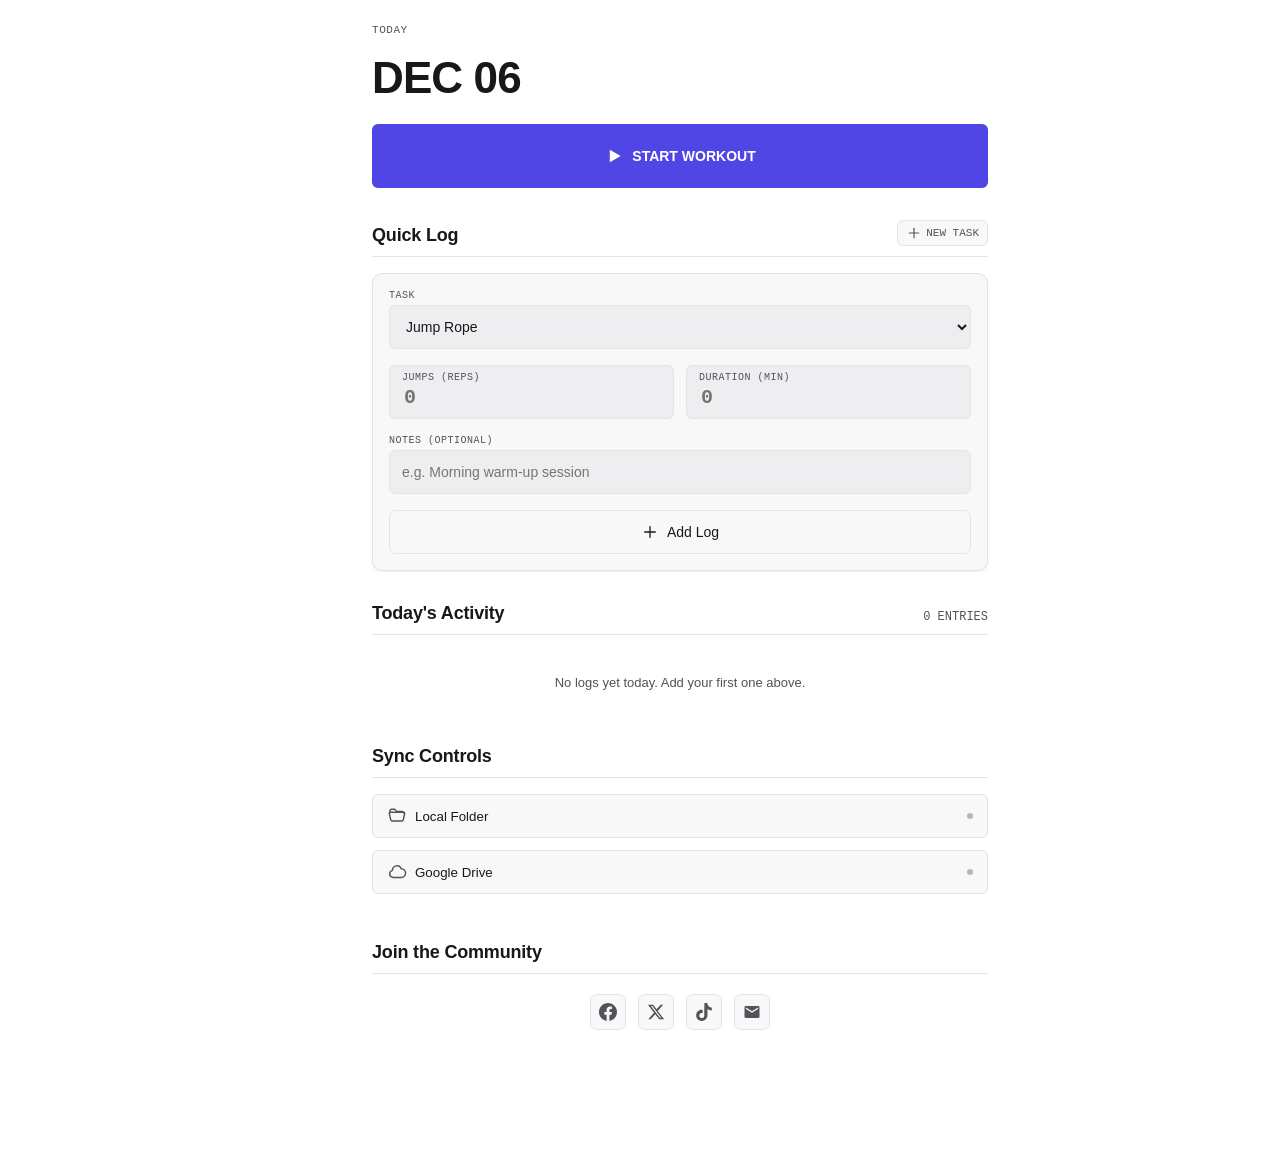
==== index.html @ d905825f "Update index.html" ====
<!DOCTYPE html>
<html lang="en">
<head>
<meta charset="UTF-8" />
<meta name="viewport" content="width=device-width, initial-scale=1.0" />
<link rel="preload" href="/js/schema.js" as="script">
<link rel="preload" href="/js/db.js" as="script">
<link rel="preload" href="/js/app.js" as="script">
<link rel="preload" href="/icons/icon-192x192.png" as="image">
<link rel="preload" href="/fonts/archivo-narrow-latin.woff2" as="font" type="font/woff2" crossorigin>
<title>Motsa Jiki — Offline Workout Tracker</title>
<meta name="description" content="Free offline workout tracker. Log exercises, track goals and streaks — no account, no tracking. Your data stays in your custody.">
<link rel="canonical" href="https://motsajiki.pages.dev/">
<meta name="robots" content="index, follow">
<!-- Open Graph -->
<meta property="og:type" content="website">
<meta property="og:site_name" content="Motsa Jiki">
<meta property="og:title" content="Motsa Jiki — Offline Workout Tracker">
<meta property="og:description" content="Free offline workout tracker app. Log exercises, track goals and streaks — no account, no ads, no tracking.">
<meta property="og:url" content="https://motsajiki.pages.dev/">
<meta property="og:image" content="https://motsajiki.pages.dev/icons/og-image.png">
<meta property="og:image:width" content="1200">
<meta property="og:image:height" content="630">
<meta property="og:locale" content="en_US">
<!-- X/Twitter cards -->
<meta name="twitter:card" content="summary_large_image">
<meta name="twitter:site" content="@motsajiki">
<meta name="twitter:title" content="Motsa Jiki — Offline Workout Tracker">
<meta name="twitter:description" content="Free offline workout tracker app. No account, no ads, no tracking — your data stays in your custody.">
<meta name="twitter:image" content="https://motsajiki.pages.dev/icons/og-image.png">
<!-- Favicons -->
<link rel="icon" href="/icons/logo.svg" type="image/svg+xml">
<link rel="apple-touch-icon" href="/icons/icon-192x192.png">
<link rel="icon" href="/icons/icon-48x48.png" sizes="48x48" type="image/png">
<link rel="icon" href="/favicon.ico" sizes="32x32">
<!-- Styles & manifest -->
<link rel="stylesheet" href="/fonts/fonts.css" />
<link rel="stylesheet" href="styles.css" />
<link rel="manifest" href="/manifest.json">
<meta name="theme-color" content="#0A0A0A">
<!-- Schema -->
 <script type="application/ld+json">
{
  "@context": "https://schema.org",
  "@type": "SoftwareApplication",
  "name": "Motsa Jiki",
  "url": "https://motsajiki.pages.dev/",
  "image": "https://motsajiki.pages.dev/icons/icon-512x512.png",
  "description": "Free offline workout tracker. Log exercises, track goals and streaks — no account, no tracking. Your data stays in your custody.",
  "applicationCategory": "HealthApplication",
  "operatingSystem": "Any (installable web app / PWA)",
  "offers": {
    "@type": "Offer",
    "price": "0",
    "priceCurrency": "USD"
  }
}
</script>
</head>
<body>

<main class="page">

  <section class="block">
    <p class="hero-label" id="current-date-label">TODAY</p>
    <h2 class="hero-value" id="current-date">--</h2>
    <button class="btn btn-primary" id="start-workout-btn" style="height:64px; margin-top:8px;">
      <svg class="icon"><use href="/icons/icons.svg#icon-play_arrow"></use></svg>
      START WORKOUT
    </button>
  </section>

  <section class="block">
    <div class="block-header">
      <h3>Quick Log</h3>
      <button class="icon-btn" id="toggle-custom-template-btn" aria-label="New custom task" style="width:auto; height:auto; padding:4px 8px; gap:4px; display:flex; align-items:center; font-family:var(--font-mono); font-size:11px; text-transform:uppercase;">
        <svg class="icon" style="width:16px;height:16px;"><use href="/icons/icons.svg#icon-add"></use></svg>New Task
      </button>
    </div>

    <div class="card" id="custom-template-form" style="display:none; flex-direction:column; gap:14px;">
      <div id="ct-manage-list" style="display:flex; flex-direction:column; gap:8px;"></div>
      <div class="field-group">
        <label class="field-label" for="ct-name">Task Name</label>
        <input class="control" id="ct-name" type="text" placeholder="e.g. Kettlebell Swings" />
      </div>
      <div class="field-group">
        <label class="field-label" for="ct-category">Category</label>
        <input class="control" id="ct-category" type="text" placeholder="e.g. Strength" />
      </div>
      <div class="field-group">
        <label class="field-label">Metrics to Track</label>
        <div id="ct-fields-list" style="display:flex; flex-direction:column; gap:8px;"></div>
        <button class="btn btn-ghost" id="ct-add-field-btn" type="button" style="height:40px; font-size:13px;">+ Add Metric</button>
      </div>
      <button class="btn btn-primary" id="ct-save-btn" type="button">Save Task</button>
    </div>

    <div class="card" style="display:flex; flex-direction:column; gap:16px;">
      <div class="field-group">
        <label class="field-label" for="template-selector">Task</label>
        <select class="control" id="template-selector"></select>
      </div>
      <div class="grid-2" id="log-fields-container"></div>
      <div class="field-group">
        <label class="field-label" for="log-notes">Notes (optional)</label>
        <input class="control" id="log-notes" type="text" placeholder="e.g. Morning warm-up session" />
      </div>
      <button class="btn btn-ghost" id="add-log-btn">
        <svg class="icon" style="width:18px;height:18px;"><use href="/icons/icons.svg#icon-add"></use></svg> Add Log
      </button>
    </div>
  </section>

  <section class="block">
    <div class="block-header">
      <h3>Today's Activity</h3>
      <span class="meta" id="today-count">0 ENTRIES</span>
    </div>
    <div id="activity-list" style="display:flex; flex-direction:column; gap:8px;">
      <div class="empty-state">No logs yet today. Add your first one above.</div>
    </div>
  </section>

  <section class="block" id="sync-controls" style="margin-bottom:16px;">
    <div class="block-header"><h3>Sync Controls</h3></div>
    <div style="display:flex; flex-direction:column; gap:12px;">
      <button class="sync-btn" data-action="sync-local">
        <span class="sync-btn-label">
          <svg class="icon" style="color:var(--on-surface-variant);"><use href="/icons/icons.svg#icon-folder_open"></use></svg>
          <span data-label="local">Local Folder</span>
        </span>
        <span class="dot dot-off" data-dot="local"></span>
      </button>
      <button class="sync-btn" data-action="sync-drive">
        <span class="sync-btn-label">
          <svg class="icon" style="color:var(--on-surface-variant);"><use href="/icons/icons.svg#icon-cloud"></use></svg>
          <span data-label="drive">Google Drive</span>
        </span>
        <span class="dot dot-off" data-dot="drive"></span>
      </button>
    </div>
  </section>

  <section class="block social-row">
  <div class="block-header"><h3>Join the Community</h3></div>
  <div class="social-icons">
    <a href="https://facebook.com/motsajikiapp" target="_blank" rel="noopener" aria-label="Facebook">
      <svg viewBox="0 0 24 24" width="24" height="24"><path d="M24 12.073c0-6.627-5.373-12-12-12s-12 5.373-12 12c0 5.99 4.388 10.954 10.125 11.854v-8.385H7.078v-3.47h3.047V9.43c0-3.007 1.792-4.669 4.533-4.669 1.312 0 2.686.235 2.686.235v2.953H15.83c-1.491 0-1.956.925-1.956 1.874v2.25h3.328l-.532 3.47h-2.796v8.385C19.612 23.027 24 18.062 24 12.073z"/></svg>
    </a>
    <a href="https://x.com/motsajiki" target="_blank" rel="noopener" aria-label="X (Twitter)">
      <svg viewBox="0 0 24 24" width="24" height="24"><path d="M18.244 2.25h3.308l-7.227 8.26 8.502 11.24H16.17l-5.214-6.817L4.99 21.75H1.68l7.73-8.835L1.254 2.25H8.08l4.713 6.231zm-1.161 17.52h1.833L7.084 4.126H5.117z"/></svg>
    </a>
    <a href="https://tiktok.com/@motsajiki" target="_blank" rel="noopener" aria-label="TikTok">
      <svg viewBox="0 0 24 24" width="24" height="24"><path d="M12.525.02c1.31-.02 2.61-.01 3.91-.02.08 1.53.63 3.09 1.75 4.17 1.12 1.11 2.7 1.62 4.24 1.79v4.03c-1.44-.05-2.89-.35-4.2-.97-.57-.26-1.1-.59-1.62-.93-.01 2.92.01 5.84-.02 8.75-.08 1.4-.54 2.79-1.35 3.94-1.31 1.92-3.58 3.17-5.91 3.21-1.43.08-2.86-.31-4.08-1.03-2.02-1.19-3.44-3.37-3.65-5.71-.02-.5-.03-1-.01-1.49.18-1.9 1.12-3.72 2.58-4.96 1.66-1.44 3.98-2.13 6.15-1.72.02 1.48-.04 2.96-.04 4.44-.99-.32-2.15-.23-3.02.37-.63.41-1.11 1.04-1.36 1.75-.21.51-.15 1.07-.14 1.61.24 1.64 1.82 3.02 3.5 2.87 1.12-.01 2.19-.66 2.77-1.61.19-.33.3-.7.32-1.08.07-2.37.02-4.74.02-7.12 0 0 .02-.01.05-.02z"/></svg>
    </a>
    <a href="mailto:support@motsajiki.com" aria-label="Support Email">
      <svg viewBox="0 0 24 24" width="24" height="24"><path d="M20 4H4c-1.1 0-1.99.9-1.99 2L2 18c0 1.1.9 2 2 2h16c1.1 0 2-.9 2-2V6c0-1.1-.9-2-2-2zm0 4l-8 5-8-5V6l8 5 8-5v2z"/></svg>
    </a>
  </div>
</section>

</main>

<script src="js/schema.js"></script>
<script src="js/db.js"></script>
<script src="js/filesystem.js"></script>
<script src="js/gdrive.js"></script>
<script src="js/sync.js"></script>
<script src="js/app.js"></script>
<script src="js/log.js"></script>
<script>
  if ('serviceWorker' in navigator) {
    navigator.serviceWorker.register('/sw.js');
  }
</script>
</body>
</html>
---- fonts/fonts.css ----
/* Archivo Narrow  */
@font-face {
  font-family: 'Archivo Narrow';
  font-style: normal;
  font-weight: 400 700;
  font-display: swap;
  src: url(/fonts/archivo-narrow-latin.woff2) format('woff2');
  unicode-range: U+0000-00FF, U+0131, U+0152-0153, U+02BB-02BC, U+02C6, U+02DA, U+02DC, U+0304, U+0308, U+0329, U+2000-206F, U+20AC, U+2122, U+2191, U+2193, U+2212, U+2215, U+FEFF, U+FFFD;
}

/* Inter */
@font-face {
  font-family: 'Inter';
  font-style: normal;
  font-weight: 400;
  font-display: swap;
  src: url(/fonts/inter-latin.woff2) format('woff2');
  unicode-range: U+0000-00FF, U+0131, U+0152-0153, U+02BB-02BC, U+02C6, U+02DA, U+02DC, U+0304, U+0308, U+0329, U+2000-206F, U+20AC, U+2122, U+2191, U+2193, U+2212, U+2215, U+FEFF, U+FFFD;
}

/* JetBrains Mono */
@font-face {
  font-family: 'JetBrains Mono';
  font-style: normal;
  font-weight: 400;
  font-display: swap;
  src: url(/fonts/jetbrains-latin.woff2) format('woff2');
  unicode-range: U+0000-00FF, U+0131, U+0152-0153, U+02BB-02BC, U+02C6, U+02DA, U+02DC, U+0304, U+0308, U+0329, U+2000-206F, U+20AC, U+2122, U+2191, U+2193, U+2212, U+2215, U+FEFF, U+FFFD;
}
---- styles.css ----
:root,
html[data-theme="light"] {
  --bg: #ffffff;
  --level-0: #ffffff;
  --level-1: #f8f8f9;
  --level-2: #eeeef0;
  --surface-container-high: #e4e4e7;
  --surface-container-lowest: #ffffff;
  --border: #e4e4e7;
  --border-strong: #d4d4d8;

  --on-surface: #18181b;
  --on-surface-variant: #52525b;
  --white: #ffffff;

  --primary: #4f46e5;
  --primary-dim: #4338ca;
  --primary-glow: transparent;
  --on-primary: #ffffff;
  --secondary: #e11d48;
  --on-secondary: #ffffff;
  --error: #dc2626;

  --radius-sm: 4px;
  --radius: 6px;
  --radius-lg: 10px;
  --radius-full: 9999px;
  --touch-min: 44px;
  --gutter: 16px;
  --stack-gap: 16px;

  --shadow-sm: 0 1px 2px rgba(0, 0, 0, 0.06);
  --shadow-md: 0 4px 12px rgba(0, 0, 0, 0.08);
  --shadow-glow: none;
  --transition: all 0.15s ease-in-out;

  --font-display: -apple-system, BlinkMacSystemFont, "Segoe UI", Roboto, sans-serif;
  --font-body: -apple-system, BlinkMacSystemFont, "Segoe UI", Roboto, sans-serif;
  --font-mono: ui-monospace, SFMono-Regular, Menlo, Monaco, Consolas, monospace;
}

/* Dark Mode (slate) */
html[data-theme="dark"] {
  --bg: #0f172a;
  --level-0: #0f172a;
  --level-1: #1e293b;
  --level-2: #334155;
  --surface-container-high: #475569;
  --surface-container-lowest: #020617;
  --border: #334155;
  --border-strong: #475569;

  --on-surface: #f8fafc;
  --on-surface-variant: #94a3b8;
  --white: #ffffff;

  --primary: #818cf8;
  --primary-dim: #6366f1;
  --primary-glow: transparent;
  --on-primary: #0f172a;
  --secondary: #fb7185;
  --on-secondary: #ffffff;
  --error: #f87171;

  --shadow-sm: 0 1px 2px rgba(0, 0, 0, 0.4);
  --shadow-md: 0 4px 12px rgba(0, 0, 0, 0.5);
}

/* Global Base & Reset */
*, *::before, *::after { box-sizing: border-box; }

html, body { margin: 0; padding: 0; background: var(--bg); color: var(--on-surface); font-family: var(--font-body); min-height: 100vh; -webkit-font-smoothing: antialiased; -moz-osx-font-smoothing: grayscale; }

h1, h2, h3, h4 { margin: 0; font-family: var(--font-display); letter-spacing: -0.01em; }

a { color: inherit; text-decoration: none; }

button, input, select { font-family: inherit; color: inherit; }

/* Top header navigation container */
.topbar { position: sticky; top: 0; z-index: 50; display: flex; align-items: center; justify-content: space-between; height: var(--touch-min); padding: 0 var(--gutter); background: var(--level-0); border-bottom: 1px solid var(--border); }

/* Header branding and title styling */
.topbar .brand { display: flex; align-items: center; gap: 10px; font-family: var(--font-display); font-weight: 700; font-size: 18px; letter-spacing: 0.02em; color: var(--on-surface); }

/* Standardized icon button component */
.icon-btn { display: inline-flex; align-items: center; justify-content: center; width: 36px; height: 36px; border-radius: var(--radius); border: 1px solid var(--border); background: var(--level-1); color: var(--on-surface-variant); cursor: pointer; transition: var(--transition); }
.icon-btn:hover { background: var(--level-2); color: var(--on-surface); }

/* Main content viewport layout container */
main.page { width: 100%; max-width: 640px; margin: 0 auto; padding: 24px var(--gutter) 120px; display: flex; flex-direction: column; gap: 32px; }

/* Desktop layout adaptations */
@media (min-width: 768px) {
  main.page { padding-left: calc(96px + var(--gutter)); padding-right: 32px; max-width: 760px; }
}

/* Modular vertical content section block */
section.block { display: flex; flex-direction: column; gap: var(--stack-gap); }

/* Content block section header */
.block-header { display: flex; align-items: flex-end; justify-content: space-between; border-bottom: 1px solid var(--border); padding-bottom: 10px; }
.block-header h3 { font-size: 18px; font-weight: 600; }
.block-header .meta { font-family: var(--font-mono); font-size: 12px; color: var(--on-surface-variant); }

/* Fixed bottom mobile navigation bar */
.bottom-nav { position: fixed; bottom: 0; left: 0; width: 100%; z-index: 50; display: flex; justify-content: space-around; align-items: center; padding: 8px var(--gutter); background: var(--level-1); border-top: 1px solid var(--border); }

/* Responsive sidebar transformation for tablet/desktop */
@media (min-width: 768px) {
  .bottom-nav { top: 44px; bottom: 0; left: 0; width: 96px; height: auto; flex-direction: column; justify-content: flex-start; gap: 16px; padding-top: 24px; border-top: none; border-right: 1px solid var(--border); }
}

/* Individual navigation link element */
.nav-item { display: flex; flex-direction: column; align-items: center; gap: 4px; padding: 6px 12px; border-radius: var(--radius); color: var(--on-surface-variant); font-family: var(--font-mono); font-size: 10px; text-transform: uppercase; letter-spacing: 0.05em; transition: var(--transition); cursor: pointer; }
.nav-item:active { transform: scale(0.96); }
.nav-item.nav-active { background: var(--level-2); color: var(--primary); font-weight: 600; border: 1px solid var(--border); }

/* Segmented range toggle (used for chart time-range selection) */
.range-toggle { display: flex; gap: 2px; background: var(--level-1); border: 1px solid var(--border); border-radius: var(--radius); padding: 2px; }
.range-toggle-btn { font-family: var(--font-mono); font-size: 11px; text-transform: uppercase; letter-spacing: 0.05em; color: var(--on-surface-variant); background: transparent; border: none; border-radius: calc(var(--radius) - 2px); padding: 5px 10px; cursor: pointer; transition: var(--transition); }
.range-toggle-btn:hover { color: var(--on-surface); }
.range-toggle-btn.is-active { background: var(--surface-container-high); color: var(--on-surface); font-weight: 600; }

/* Base button element layout and typography */
.btn { display: inline-flex; align-items: center; justify-content: center; gap: 8px; height: var(--touch-min); border-radius: var(--radius); border: 1px solid transparent; font-family: var(--font-display); font-weight: 600; font-size: 14px; cursor: pointer; transition: var(--transition); width: 100%; }
.btn:active { transform: scale(0.98); }

/* Primary action button variant */
.btn-primary { background: var(--primary); color: var(--on-primary); }
.btn-primary:hover { background: var(--primary-dim); }

/* Ghost / outline button variant */
.btn-ghost { background: var(--level-1); color: var(--on-surface); border-color: var(--border); font-family: var(--font-body); font-weight: 500; font-size: 14px; }
.btn-ghost:hover { background: var(--level-2); }

/* Data export button variation */
.btn.export-option { display: flex; align-items: center; justify-content: center; gap: 10px; }
.export-icon { display: block; flex-shrink: 0; color: var(--primary); }

/* Destructive action button variant */
.btn-destructive { background: transparent; border-color: var(--secondary); color: var(--secondary); font-family: var(--font-body); font-weight: 500; }
.btn-destructive:hover { background: var(--secondary); color: var(--on-secondary); }

/* Standard container card styling */
.card { background: var(--level-1); border: 1px solid var(--border); border-radius: var(--radius-lg); padding: 16px; box-shadow: var(--shadow-sm); }

/* Card variant with zero internal padding */
.card-flush { padding: 0; overflow: hidden; }

/* Workout log list item row */
.log-item { display: flex; align-items: center; gap: 12px; padding: 12px 14px; background: var(--level-1); border: 1px solid var(--border); border-radius: var(--radius); transition: var(--transition); }
.log-item:hover { border-color: var(--border-strong); background: var(--level-2); }

/* Log entry exercise category icon container */
.log-icon { width: 36px; height: 36px; border-radius: var(--radius); background: var(--level-2); display: flex; align-items: center; justify-content: center; color: var(--on-surface); flex-shrink: 0; font-size: 18px; }

/* Log item details layout */
.log-main { flex: 1; display: flex; flex-direction: column; }
.log-name { font-weight: 600; font-size: 14px; }
.log-time { font-family: var(--font-mono); font-size: 11px; color: var(--on-surface-variant); }
.log-metrics { text-align: right; display: flex; flex-direction: column; }
.log-metric-primary { font-family: var(--font-mono); font-weight: 600; font-size: 15px; color: var(--on-surface); }
.log-metric-secondary { font-family: var(--font-mono); font-size: 11px; color: var(--on-surface-variant); }
.log-actions { display: flex; align-items: center; gap: 4px; flex-shrink: 0; }
.log-delete, .log-edit { color: var(--on-surface-variant); background: none; border: none; cursor: pointer; padding: 4px; border-radius: var(--radius-sm); transition: var(--transition); }
.log-delete:hover { color: var(--secondary); background: var(--level-2); }
.log-edit:hover { color: var(--primary); background: var(--level-2); }

/* Custom numerical metric input box structure */
.metric-input-container { position: relative; border: 1px solid var(--border); border-radius: var(--radius); background: var(--level-2); padding: 6px 12px 8px; transition: var(--transition); }
.metric-input-container:focus-within { border-color: var(--border-strong); }

.metric-input-label { display: block; font-family: var(--font-mono); font-size: 10px; text-transform: uppercase; letter-spacing: 0.05em; color: var(--on-surface-variant); margin-bottom: 2px; }

.metric-input { width: 100%; background: transparent; border: none; outline: none; font-family: var(--font-mono); font-size: 20px; font-weight: 600; color: var(--on-surface); }

/* Generic form control groupings */
.field-group { display: flex; flex-direction: column; gap: 4px; }
.field-label { font-family: var(--font-mono); font-size: 10px; text-transform: uppercase; letter-spacing: 0.05em; color: var(--on-surface-variant); }

/* Standardized form input and select control inputs */
select.control, input.control { width: 100%; height: var(--touch-min); background: var(--level-2); border: 1px solid var(--border); border-radius: var(--radius); color: var(--on-surface); padding: 0 12px; font-size: 14px; transition: var(--transition); }
select.control:focus, input.control:focus { outline: none; border-color: var(--border-strong); }

/* Two-column responsive form grid */
.grid-2 { display: grid; grid-template-columns: 1fr 1fr; gap: 12px; }

/* Progress Elements */

/* Linear progress track container */
.progress-track { width: 100%; height: 6px; border-radius: var(--radius-full); background: var(--level-2); border: 1px solid var(--border); overflow: hidden; }
.progress-track.lg { height: 10px; }
.progress-fill { height: 100%; background: var(--primary); border-radius: var(--radius-full); transition: width 0.3s ease-out; }

/* Synchronization interactive trigger component */
.sync-btn { display: flex; align-items: center; justify-content: space-between; height: var(--touch-min); padding: 0 14px; background: var(--level-1); border: 1px solid var(--border); border-radius: var(--radius); cursor: pointer; width: 100%; transition: var(--transition); }
.sync-btn:hover { background: var(--level-2); }
.sync-btn-label { display: flex; align-items: center; gap: 8px; }

/* Status indicator dot states */
.dot { width: 6px; height: 6px; border-radius: 50%; }
.dot-on { background: var(--primary); }
.dot-off { background: var(--on-surface-variant); opacity: 0.4; }
.dot-warn { background: var(--secondary); }

/* Large summary metric display styles */
.hero-label { font-family: var(--font-mono); font-size: 11px; color: var(--on-surface-variant); text-transform: uppercase; letter-spacing: 0.05em; margin: 0 0 4px; }
.hero-value { font-family: var(--font-display); font-weight: 700; font-size: 44px; line-height: 1; color: var(--on-surface); letter-spacing: -0.02em; }

/* Standard stat display block */
.stat-card { display: flex; flex-direction: column; gap: 4px; }
.stat-label { font-family: var(--font-mono); font-size: 11px; text-transform: uppercase; color: var(--on-surface-variant); letter-spacing: 0.05em; }
.stat-value { font-family: var(--font-display); font-weight: 700; font-size: 32px; color: var(--on-surface); }
.stat-value .unit { font-family: var(--font-mono); font-size: 12px; color: var(--on-surface-variant); font-weight: 400; margin-left: 4px; }

/* Personal record metric card grid */
.pr-grid { display: grid; grid-template-columns: repeat(auto-fill, minmax(140px, 1fr)); gap: 12px; }
.pr-card { display: flex; flex-direction: column; gap: 8px; }
.pr-title { display: flex; align-items: center; gap: 6px; font-family: var(--font-mono); font-size: 10px; text-transform: uppercase; color: var(--on-surface-variant); letter-spacing: 0.05em; }
.pr-value { font-family: var(--font-display); font-weight: 700; font-size: 28px; }
.pr-grid { grid-template-columns: repeat(auto-fill, minmax(180px, 1fr)); }
.pr-metrics { display: flex; flex-direction: column; gap: 4px; }
.pr-metric-row { display: flex; justify-content: space-between; align-items: baseline; gap: 8px; }
.pr-metric-label { font-family: var(--font-mono); font-size: 11px; color: var(--on-surface-variant); text-transform: uppercase; }
.pr-metric-value { font-family: var(--font-display); font-weight: 700; font-size: 20px; white-space: nowrap; }
.pr-metric-unit { font-size: 12px; color: var(--on-surface-variant); font-family: var(--font-mono); margin-left: 4px; }
.pr-metric-more { font-family: var(--font-mono); font-size: 10px; color: var(--on-surface-variant); text-transform: uppercase; margin-top: 2px; }

/* Activity distribution chart bar elements */
.bars { display: flex; align-items: flex-end; gap: 6px; height: 120px; padding-top: 10px; }
.bar-col { flex: 1; display: flex; flex-direction: column; justify-content: flex-end; height: 100%; background: var(--level-2); border-radius: 2px 2px 0 0; overflow: hidden; }
.bar-fill { background: var(--primary); opacity: 0.5; transition: height 0.3s ease; }
.bar-fill.peak { opacity: 1; }
.bar-labels { display: flex; justify-content: space-between; font-family: var(--font-mono); font-size: 10px; color: var(--on-surface-variant); text-transform: uppercase; padding: 4px 2px 0; }

/* Primary target goal highlight card */
.priority-goal { border: 1px solid var(--border-strong); border-radius: var(--radius-lg); padding: 16px; display: flex; flex-direction: column; gap: 12px; background: var(--level-1); }

/* Secondary goal card layouts */
.goal-card { display: flex; flex-direction: column; gap: 8px; }
.goal-row { display: flex; justify-content: space-between; align-items: center; }
.goal-name { font-weight: 600; font-size: 14px; }
.goal-pct { font-family: var(--font-mono); font-weight: 600; color: var(--primary); }
.goal-footer { display: flex; justify-content: space-between; font-family: var(--font-mono); font-size: 11px; color: var(--on-surface-variant); }
.goal-completed { display: flex; justify-content: space-between; align-items: center; padding: 10px 0; border-bottom: 1px solid var(--border); opacity: 0.6; }
.goal-completed .name { text-decoration: line-through; color: var(--on-surface-variant); }

/* User level and status header block */
.status-card { text-align: center; border: 1px solid var(--border); border-radius: var(--radius-lg); padding: 24px 16px; display: flex; flex-direction: column; align-items: center; gap: 4px; background: var(--level-1); }
.status-label { font-family: var(--font-mono); font-size: 11px; color: var(--on-surface-variant); text-transform: uppercase; letter-spacing: 0.05em; }
.status-level { font-family: var(--font-display); font-size: 36px; font-weight: 700; color: var(--on-surface); }

/* Unlocked badge grid display */
.badge-grid { display: grid; grid-template-columns: repeat(2, 1fr); gap: 12px; }
.badge-card { display: flex; flex-direction: column; align-items: center; gap: 8px; text-align: center; padding: 16px 12px; }
.badge-hex { width: 52px; height: 52px; border-radius: var(--radius); display: flex; align-items: center; justify-content: center; background: var(--level-2); border: 1px solid var(--border-strong); color: var(--on-surface); font-size: 22px; }
.badge-card.locked .badge-hex { background: var(--level-0); color: var(--on-surface-variant); border-color: var(--border); }
.badge-card.locked { opacity: 0.4; }
.badge-name { font-weight: 600; font-size: 13px; }
.badge-desc { font-size: 11px; color: var(--on-surface-variant); }

/* Locked achievement list row layout */
.locked-row { display: flex; flex-direction: column; gap: 6px; padding: 8px 0; border-bottom: 1px solid var(--border); }
.locked-row .top { display: flex; justify-content: space-between; align-items: center; color: var(--on-surface-variant); }
.locked-row .progress-num { font-family: var(--font-mono); font-size: 11px; }

/* Empty state message presentation */
.empty-state { padding: 24px 16px; text-align: center; color: var(--on-surface-variant); font-size: 13px; }

/* Toast notifications fixed mounting host */
#toast-host { position: fixed; bottom: 80px; left: 50%; transform: translateX(-50%); z-index: 100; display: flex; flex-direction: column; gap: 8px; align-items: center; }

/* Toast message pill animation and state variants */
.toast { background: var(--level-2); border: 1px solid var(--border-strong); color: var(--on-surface); padding: 8px 16px; border-radius: var(--radius); font-size: 13px; opacity: 0; transform: translateY(12px); transition: opacity 0.2s ease, transform 0.2s ease; white-space: nowrap; box-shadow: var(--shadow-md); }
.toast.show { opacity: 1; transform: translateY(0); }
.toast-warn { border-color: var(--secondary); color: var(--secondary); background: var(--level-1); }

/* SVG icon sizing and baseline alignment (replaces the old Material Symbols icon font) */
.icon { width: 20px; height: 20px; display: inline-block; vertical-align: middle; flex-shrink: 0; fill: none; stroke: currentColor; stroke-width: 1.75; stroke-linecap: round; stroke-linejoin: round; }

/* Social profile link icons row */
.social-row .social-icons { display: flex; gap: 12px; justify-content: center; padding: 4px 0; }
.social-row .social-icons a { display: inline-flex; align-items: center; justify-content: center; width: 36px; height: 36px; border-radius: var(--radius); background: var(--level-1); border: 1px solid var(--border); color: var(--on-surface-variant); transition: var(--transition); }
.social-row .social-icons a:hover { background: var(--level-2); color: var(--on-surface); }
.social-row .social-icons a svg { width: 18px; height: 18px; fill: currentColor; }

/* Floating weekly activity recap overlay banner */
.weekly-banner { position: fixed; bottom: 72px; left: 50%; transform: translateX(-50%); z-index: 100; background: var(--level-1); border: 1px solid var(--border-strong); border-radius: var(--radius-lg); padding: 12px 18px; max-width: 90%; display: flex; align-items: center; gap: 16px; box-shadow: var(--shadow-md); }
.weekly-banner .content { display: flex; flex-direction: column; gap: 2px; }
.weekly-banner .title { font-family: var(--font-display); font-weight: 600; font-size: 14px; color: var(--on-surface); }
.weekly-banner .stats { font-family: var(--font-mono); font-size: 12px; color: var(--on-surface-variant); }
.weekly-banner .close-btn { background: none; border: none; color: var(--on-surface-variant); font-size: 20px; cursor: pointer; padding: 0 4px; transition: var(--transition); }
.weekly-banner .close-btn:hover { color: var(--on-surface); }

/* Static content pages (Help, Privacy Policy, Terms of Use) */
.prose { display: flex; flex-direction: column; gap: 12px; }
.prose h2 { font-size: 22px; }
.prose h3 { font-size: 15px; color: var(--on-surface); margin-top: 4px; }
.prose p { margin: 0; font-size: 14px; line-height: 1.65; color: var(--on-surface-variant); }
.prose ul, .prose ol { margin: 0; padding-left: 20px; font-size: 14px; line-height: 1.65; color: var(--on-surface-variant); display: flex; flex-direction: column; gap: 6px; }
.prose strong { color: var(--on-surface); }
.prose a { color: var(--primary); text-decoration: underline; text-underline-offset: 2px; }
.prose .updated { font-family: var(--font-mono); font-size: 11px; text-transform: uppercase; letter-spacing: 0.05em; color: var(--on-surface-variant); }

/* Stacked link rows used on the Help page to point at Privacy/Terms */
.legal-links { display: flex; flex-direction: column; gap: 8px; }
.legal-links a { display: flex; align-items: center; justify-content: space-between; gap: 12px; padding: 14px; background: var(--level-1); border: 1px solid var(--border); border-radius: var(--radius); color: var(--on-surface); font-weight: 500; font-size: 14px; transition: var(--transition); }
.legal-links a:hover { background: var(--level-2); }
.legal-links a .icon { color: var(--on-surface-variant); }

/* Collapsible FAQ entries on the Help page */
details.faq-item { background: var(--level-1); border: 1px solid var(--border); border-radius: var(--radius); padding: 12px 14px; }
details.faq-item summary { cursor: pointer; font-weight: 600; font-size: 14px; list-style: none; display: flex; align-items: center; justify-content: space-between; gap: 12px; }
details.faq-item summary::-webkit-details-marker { display: none; }
details.faq-item summary::after { content: ''; width: 8px; height: 8px; flex-shrink: 0; border-right: 1.75px solid var(--on-surface-variant); border-bottom: 1.75px solid var(--on-surface-variant); transform: rotate(45deg); transition: transform 0.15s ease; margin-top: -4px; }
details.faq-item[open] summary::after { transform: rotate(-135deg); margin-top: 0; }
details.faq-item p { margin-top: 10px; font-size: 13px; line-height: 1.6; color: var(--on-surface-variant); }

/* Deadline countdown / overdue / early-completion indicators */
.deadline-row { display: flex; align-items: center; gap: 8px; font-family: var(--font-mono); font-size: 11px; }
.deadline-early { color: var(--primary); font-weight: 600; }
.tag { font-family: var(--font-mono); font-size: 10px; text-transform: uppercase; letter-spacing: 0.04em; padding: 2px 8px; border-radius: var(--radius-full); border: 1px solid transparent; }
.tag-overdue { color: var(--error); border-color: var(--error); background: color-mix(in srgb, var(--error) 12%, transparent); }
.tag-early { color: var(--primary); border-color: var(--primary); background: color-mix(in srgb, var(--primary) 12%, transparent); }
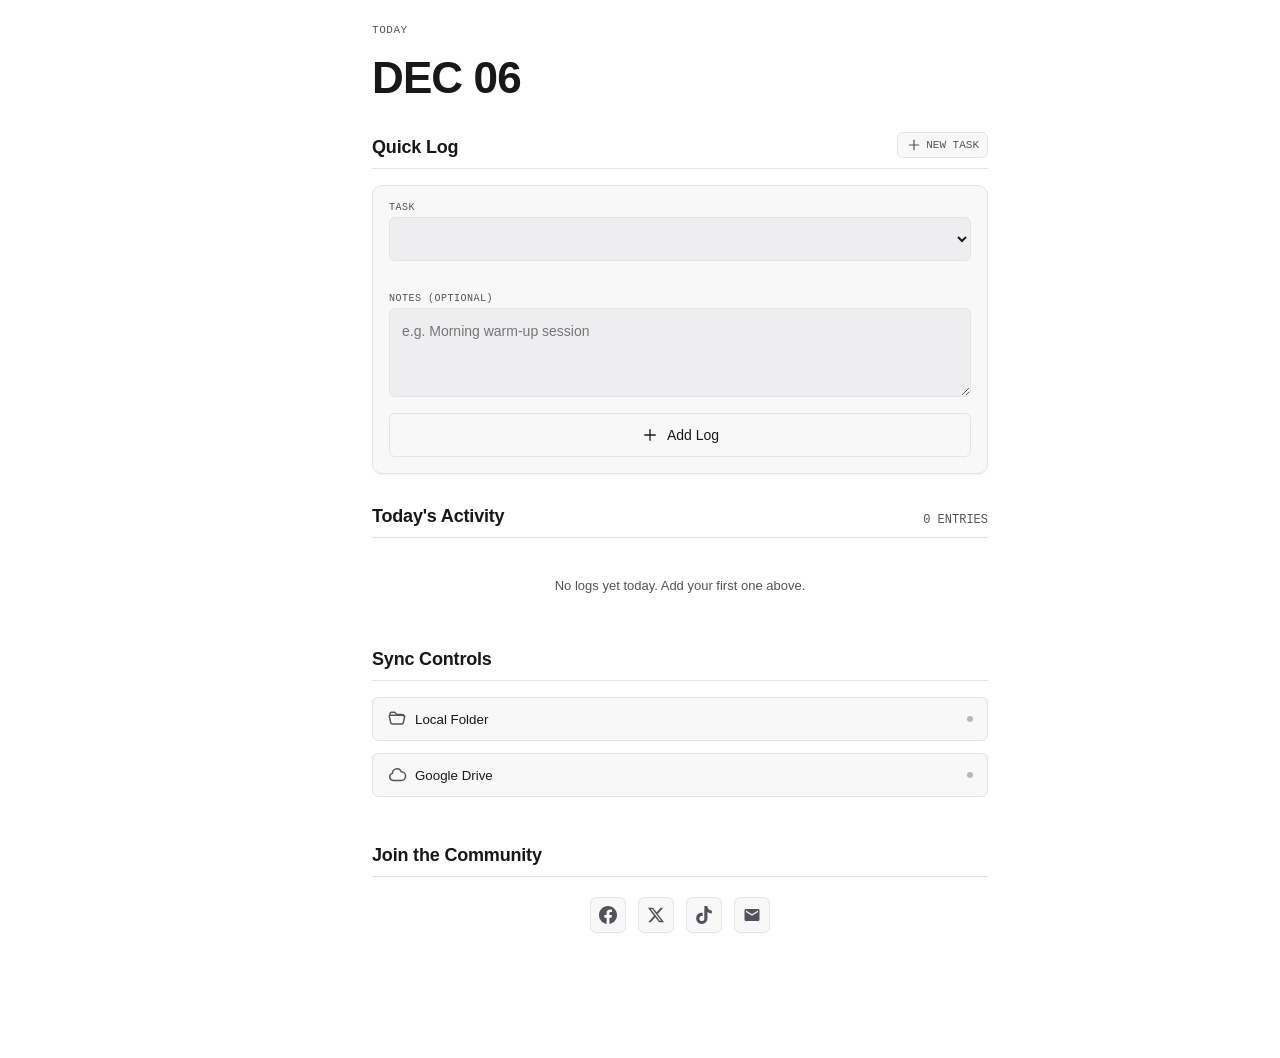
==== commit c6832707: "Add "success" alerts to new tasks" ====
--- a/index.html
+++ b/index.html
@@ -64,10 +64,6 @@
   <section class="block">
     <p class="hero-label" id="current-date-label">TODAY</p>
     <h2 class="hero-value" id="current-date">--</h2>
-    <button class="btn btn-primary" id="start-workout-btn" style="height:64px; margin-top:8px;">
-      <svg class="icon"><use href="/icons/icons.svg#icon-play_arrow"></use></svg>
-      START WORKOUT
-    </button>
   </section>
 
   <section class="block">
@@ -101,10 +97,10 @@
         <label class="field-label" for="template-selector">Task</label>
         <select class="control" id="template-selector"></select>
       </div>
-      <div class="grid-2" id="log-fields-container"></div>
+     <div class="grid-2" id="log-fields-container"></div>
       <div class="field-group">
         <label class="field-label" for="log-notes">Notes (optional)</label>
-        <input class="control" id="log-notes" type="text" placeholder="e.g. Morning warm-up session" />
+          <textarea class="control" id="log-notes" rows="3" placeholder="e.g. Morning warm-up session"></textarea>
       </div>
       <button class="btn btn-ghost" id="add-log-btn">
         <svg class="icon" style="width:18px;height:18px;"><use href="/icons/icons.svg#icon-add"></use></svg> Add Log
--- a/styles.css
+++ b/styles.css
@@ -75,7 +75,7 @@
 
 a { color: inherit; text-decoration: none; }
 
-button, input, select { font-family: inherit; color: inherit; }
+button, input, select, textarea { font-family: inherit; color: inherit; }
 
 /* Top header navigation container */
 .topbar { position: sticky; top: 0; z-index: 50; display: flex; align-items: center; justify-content: space-between; height: var(--touch-min); padding: 0 var(--gutter); background: var(--level-0); border-bottom: 1px solid var(--border); }
@@ -180,8 +180,10 @@
 .field-label { font-family: var(--font-mono); font-size: 10px; text-transform: uppercase; letter-spacing: 0.05em; color: var(--on-surface-variant); }
 
 /* Standardized form input and select control inputs */
-select.control, input.control { width: 100%; height: var(--touch-min); background: var(--level-2); border: 1px solid var(--border); border-radius: var(--radius); color: var(--on-surface); padding: 0 12px; font-size: 14px; transition: var(--transition); }
-select.control:focus, input.control:focus { outline: none; border-color: var(--border-strong); }
+select.control, input.control, textarea.control { width: 100%; background: var(--level-2); border: 1px solid var(--border); border-radius: var(--radius); color: var(--on-surface); padding: 0 12px; font-size: 14px; transition: var(--transition); }
+select.control, input.control { height: var(--touch-min); }
+textarea.control { min-height: 80px; padding: 12px; line-height: 1.5; resize: vertical; }
+select.control:focus, input.control:focus, textarea.control:focus { outline: none; border-color: var(--border-strong); }
 
 /* Two-column responsive form grid */
 .grid-2 { display: grid; grid-template-columns: 1fr 1fr; gap: 12px; }
@@ -275,6 +277,7 @@
 .toast { background: var(--level-2); border: 1px solid var(--border-strong); color: var(--on-surface); padding: 8px 16px; border-radius: var(--radius); font-size: 13px; opacity: 0; transform: translateY(12px); transition: opacity 0.2s ease, transform 0.2s ease; white-space: nowrap; box-shadow: var(--shadow-md); }
 .toast.show { opacity: 1; transform: translateY(0); }
 .toast-warn { border-color: var(--secondary); color: var(--secondary); background: var(--level-1); }
+.toast-success { border-color: var(--primary); color: var(--on-primary); background: var(--primary); }
 
 /* SVG icon sizing and baseline alignment (replaces the old Material Symbols icon font) */
 .icon { width: 20px; height: 20px; display: inline-block; vertical-align: middle; flex-shrink: 0; fill: none; stroke: currentColor; stroke-width: 1.75; stroke-linecap: round; stroke-linejoin: round; }
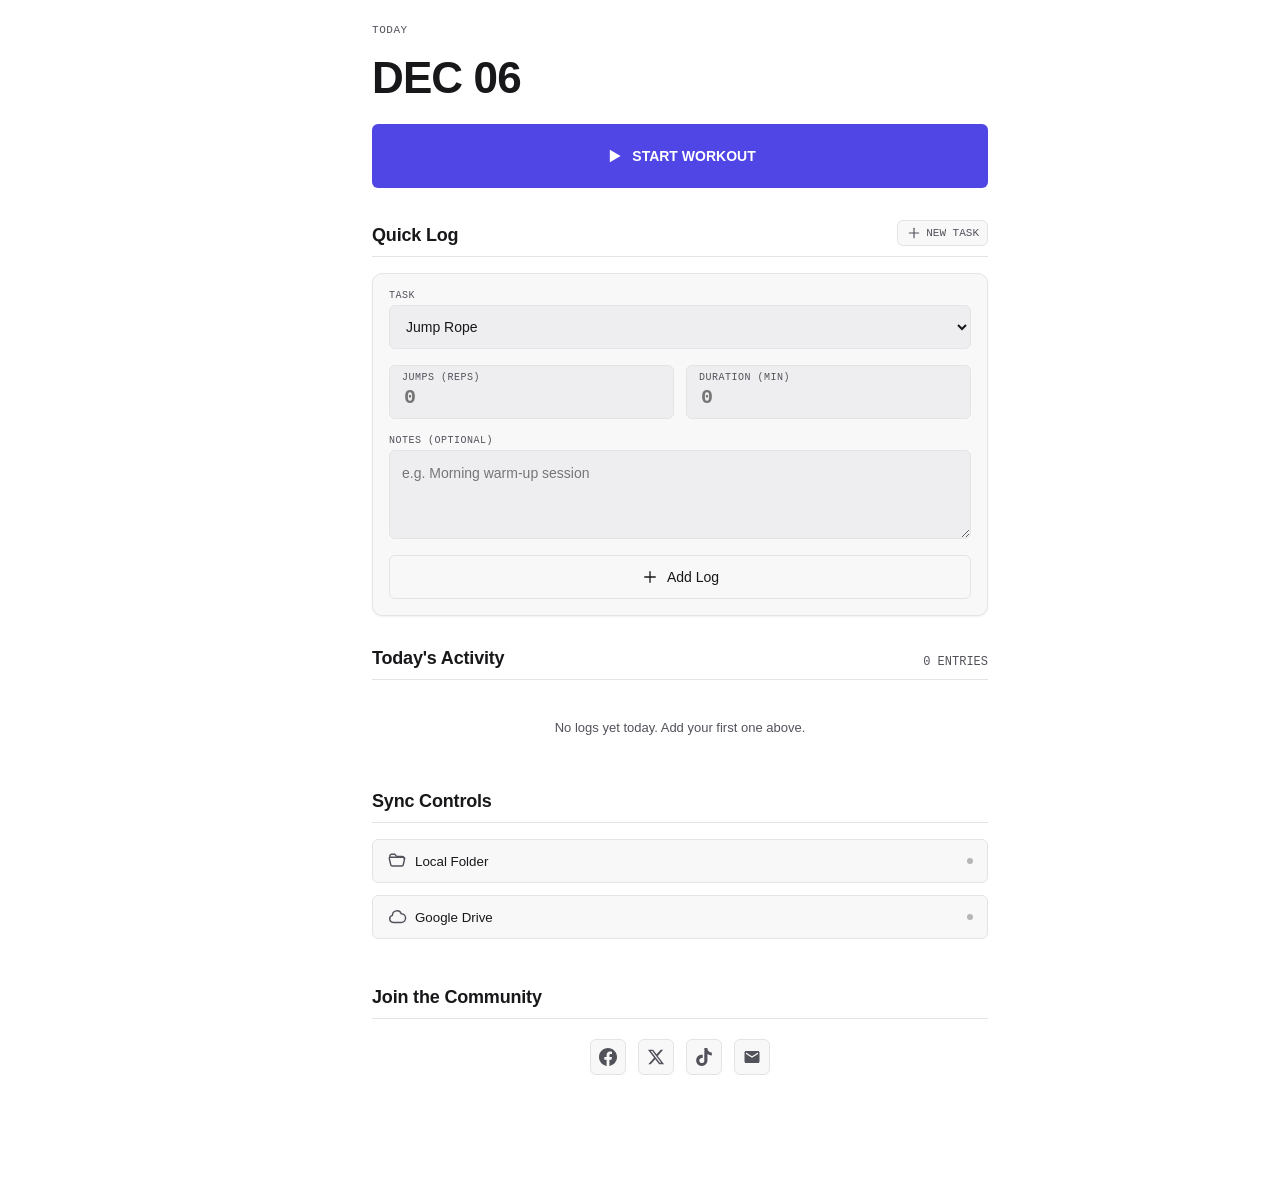
==== commit 309e1bc3: "Undo some changes" ====
--- a/index.html
+++ b/index.html
@@ -64,6 +64,10 @@
   <section class="block">
     <p class="hero-label" id="current-date-label">TODAY</p>
     <h2 class="hero-value" id="current-date">--</h2>
+    <button class="btn btn-primary" id="start-workout-btn" style="height:64px; margin-top:8px;">
+      <svg class="icon"><use href="/icons/icons.svg#icon-play_arrow"></use></svg>
+      START WORKOUT
+    </button>
   </section>
 
   <section class="block">
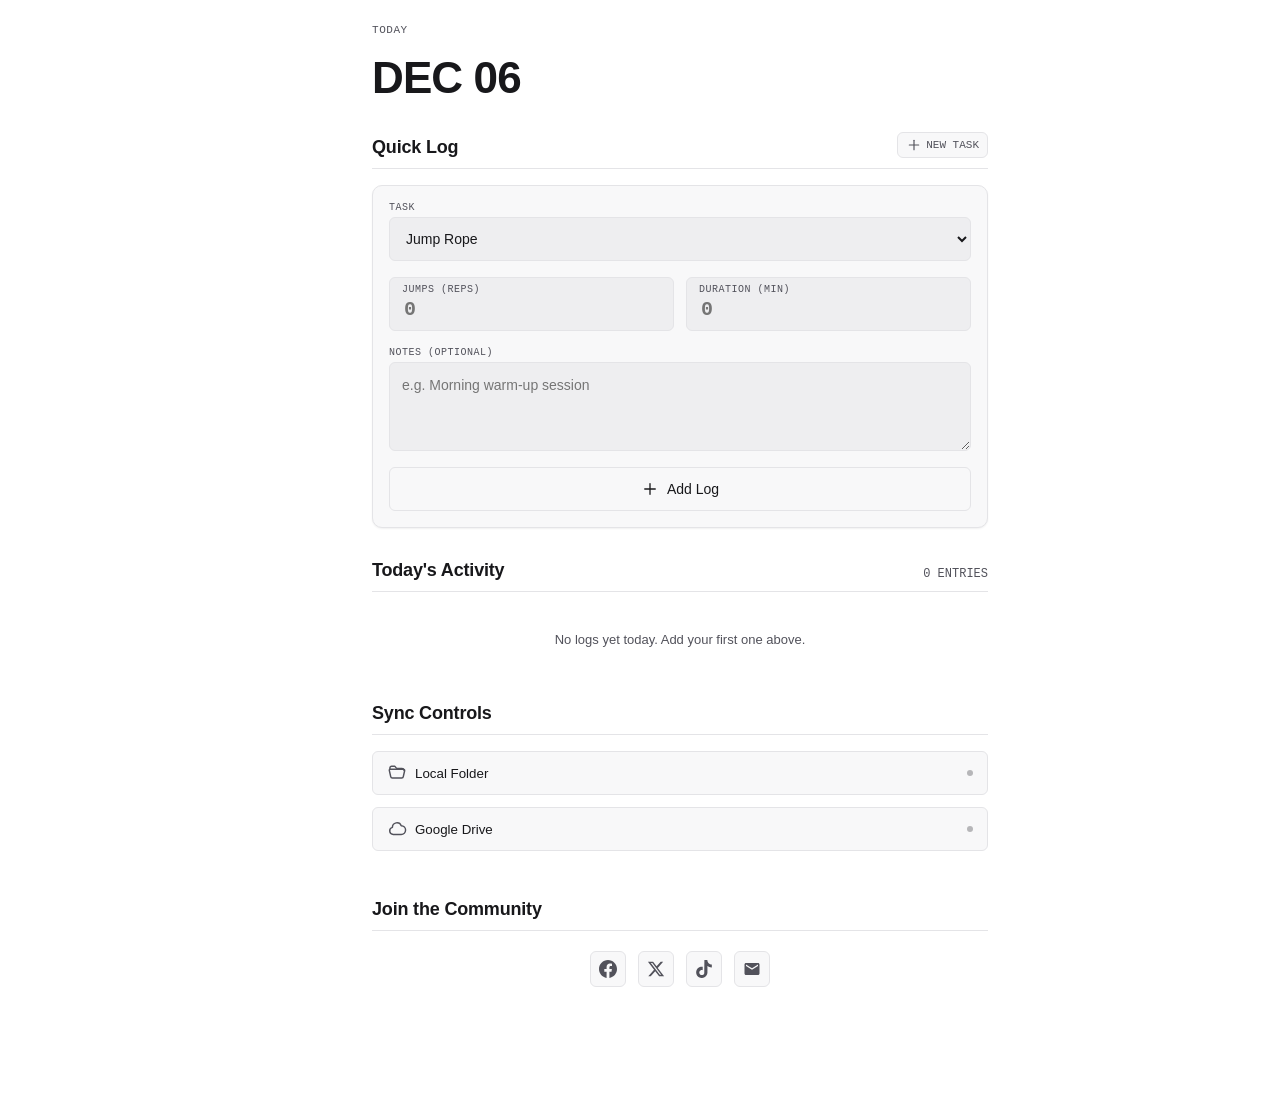
==== commit 6d51c66b: "Made minor changes" ====
--- a/index.html
+++ b/index.html
@@ -64,10 +64,6 @@
   <section class="block">
     <p class="hero-label" id="current-date-label">TODAY</p>
     <h2 class="hero-value" id="current-date">--</h2>
-    <button class="btn btn-primary" id="start-workout-btn" style="height:64px; margin-top:8px;">
-      <svg class="icon"><use href="/icons/icons.svg#icon-play_arrow"></use></svg>
-      START WORKOUT
-    </button>
   </section>
 
   <section class="block">
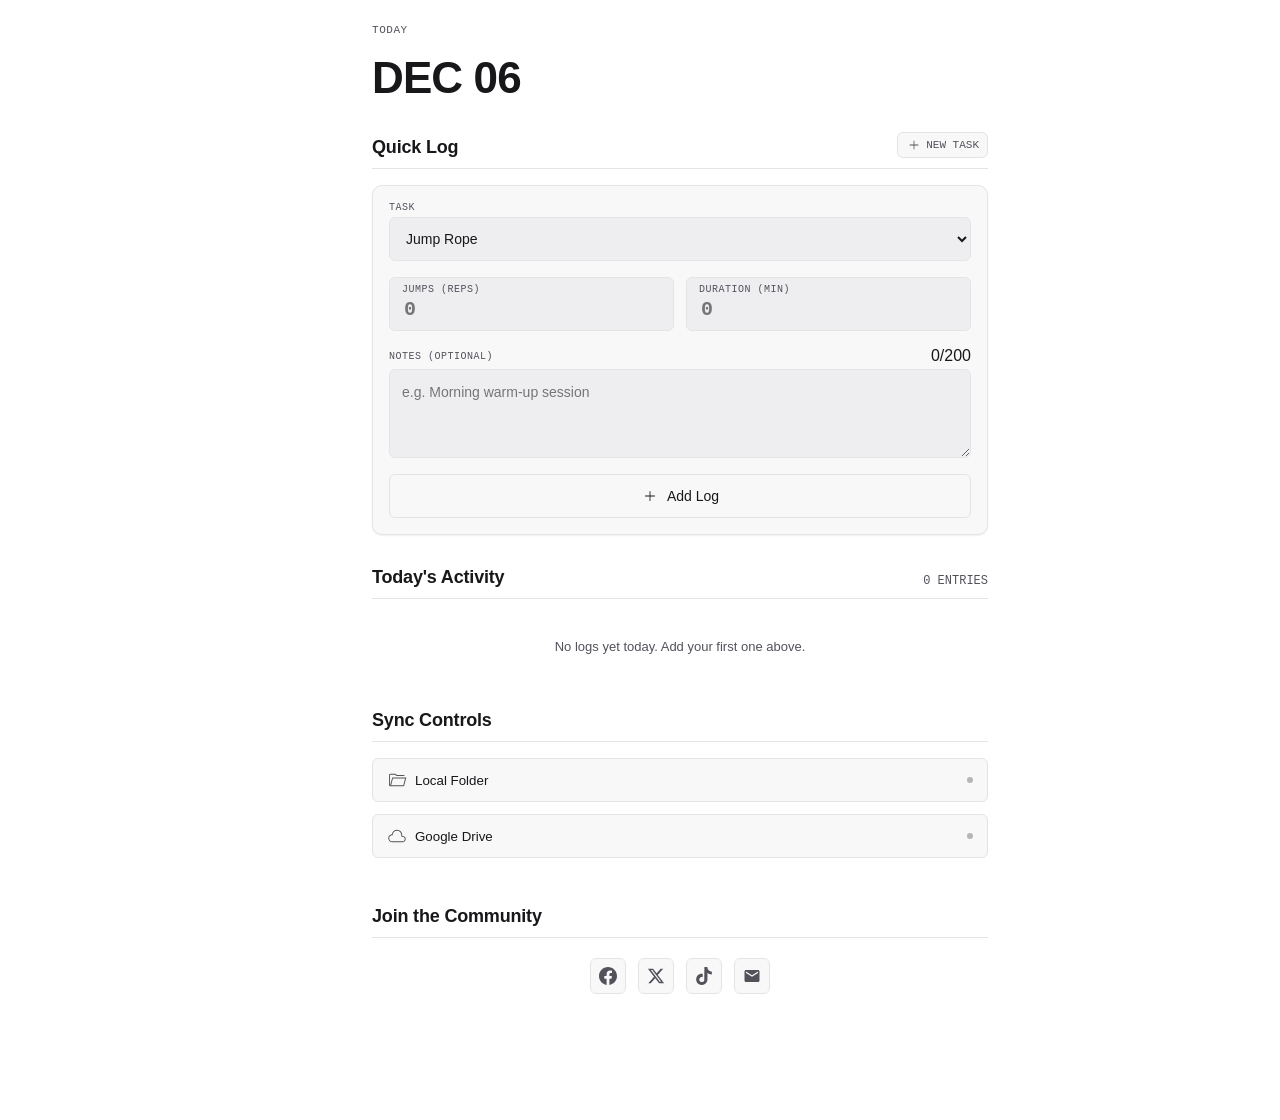
==== commit 390b0bd2: "Add files via upload" ====
--- a/index.html
+++ b/index.html
@@ -99,12 +99,20 @@
       </div>
      <div class="grid-2" id="log-fields-container"></div>
       <div class="field-group">
-        <label class="field-label" for="log-notes">Notes (optional)</label>
-          <textarea class="control" id="log-notes" rows="3" placeholder="e.g. Morning warm-up session"></textarea>
+        <div style="display:flex; justify-content:space-between; align-items:center;">
+          <label class="field-label" for="log-notes">Notes (optional)</label>
+          <span class="meta" id="log-notes-counter">0/200</span>
+        </div>
+          <textarea class="control" id="log-notes" rows="3" maxlength="200" placeholder="e.g. Morning warm-up session"></textarea>
       </div>
-      <button class="btn btn-ghost" id="add-log-btn">
-        <svg class="icon" style="width:18px;height:18px;"><use href="/icons/icons.svg#icon-add"></use></svg> Add Log
-      </button>
+      <div style="display:flex; gap:8px;">
+        <button class="btn btn-ghost" id="add-log-btn" style="flex:1;">
+          <svg class="icon" style="width:18px;height:18px;"><use href="/icons/icons.svg#icon-add"></use></svg> Add Log
+        </button>
+        <button class="btn btn-ghost" id="cancel-log-btn" style="display:none;">
+          <svg class="icon" style="width:18px;height:18px;"><use href="/icons/icons.svg#icon-close"></use></svg> Cancel
+        </button>
+      </div>
     </div>
   </section>
 
--- a/styles.css
+++ b/styles.css
@@ -112,9 +112,9 @@
 }
 
 /* Individual navigation link element */
-.nav-item { display: flex; flex-direction: column; align-items: center; gap: 4px; padding: 6px 12px; border-radius: var(--radius); color: var(--on-surface-variant); font-family: var(--font-mono); font-size: 10px; text-transform: uppercase; letter-spacing: 0.05em; transition: var(--transition); cursor: pointer; }
+.nav-item { display: flex; flex-direction: column; align-items: center; gap: 4px; padding: 6px 12px; border-radius: var(--radius); color: var(--on-surface-variant); font-family: var(--font-mono); font-size: 10px; text-transform: uppercase; letter-spacing: 0.05em; transition: var(--transition); cursor: pointer; border: 1px solid transparent; }
 .nav-item:active { transform: scale(0.96); }
-.nav-item.nav-active { background: var(--level-2); color: var(--primary); font-weight: 600; border: 1px solid var(--border); }
+.nav-item.nav-active { background: var(--level-2); color: var(--primary); border-color: var(--border); }
 
 /* Segmented range toggle (used for chart time-range selection) */
 .range-toggle { display: flex; gap: 2px; background: var(--level-1); border: 1px solid var(--border); border-radius: var(--radius); padding: 2px; }
@@ -156,9 +156,10 @@
 .log-icon { width: 36px; height: 36px; border-radius: var(--radius); background: var(--level-2); display: flex; align-items: center; justify-content: center; color: var(--on-surface); flex-shrink: 0; font-size: 18px; }
 
 /* Log item details layout */
-.log-main { flex: 1; display: flex; flex-direction: column; }
+.log-main { flex: 1; display: flex; flex-direction: column; min-width: 0; }
 .log-name { font-weight: 600; font-size: 14px; }
 .log-time { font-family: var(--font-mono); font-size: 11px; color: var(--on-surface-variant); }
+.log-note-text { font-size: 12px; font-style: italic; color: var(--on-surface-variant); white-space: nowrap; overflow: hidden; text-overflow: ellipsis; max-width: 100%; }
 .log-metrics { text-align: right; display: flex; flex-direction: column; }
 .log-metric-primary { font-family: var(--font-mono); font-weight: 600; font-size: 15px; color: var(--on-surface); }
 .log-metric-secondary { font-family: var(--font-mono); font-size: 11px; color: var(--on-surface-variant); }
@@ -279,8 +280,9 @@
 .toast-warn { border-color: var(--secondary); color: var(--secondary); background: var(--level-1); }
 .toast-success { border-color: var(--primary); color: var(--on-primary); background: var(--primary); }
 
-/* SVG icon sizing and baseline alignment (replaces the old Material Symbols icon font) */
-.icon { width: 20px; height: 20px; display: inline-block; vertical-align: middle; flex-shrink: 0; fill: none; stroke: currentColor; stroke-width: 1.75; stroke-linecap: round; stroke-linejoin: round; }
+/* SVG icon sizing and baseline alignment. Icons are official Material Symbols (outlined, weight 400)
+   as single filled paths, so color comes from fill, not stroke. */
+.icon { width: 20px; height: 20px; display: inline-block; vertical-align: middle; flex-shrink: 0; fill: currentColor; stroke: none; }
 
 /* Social profile link icons row */
 .social-row .social-icons { display: flex; gap: 12px; justify-content: center; padding: 4px 0; }
